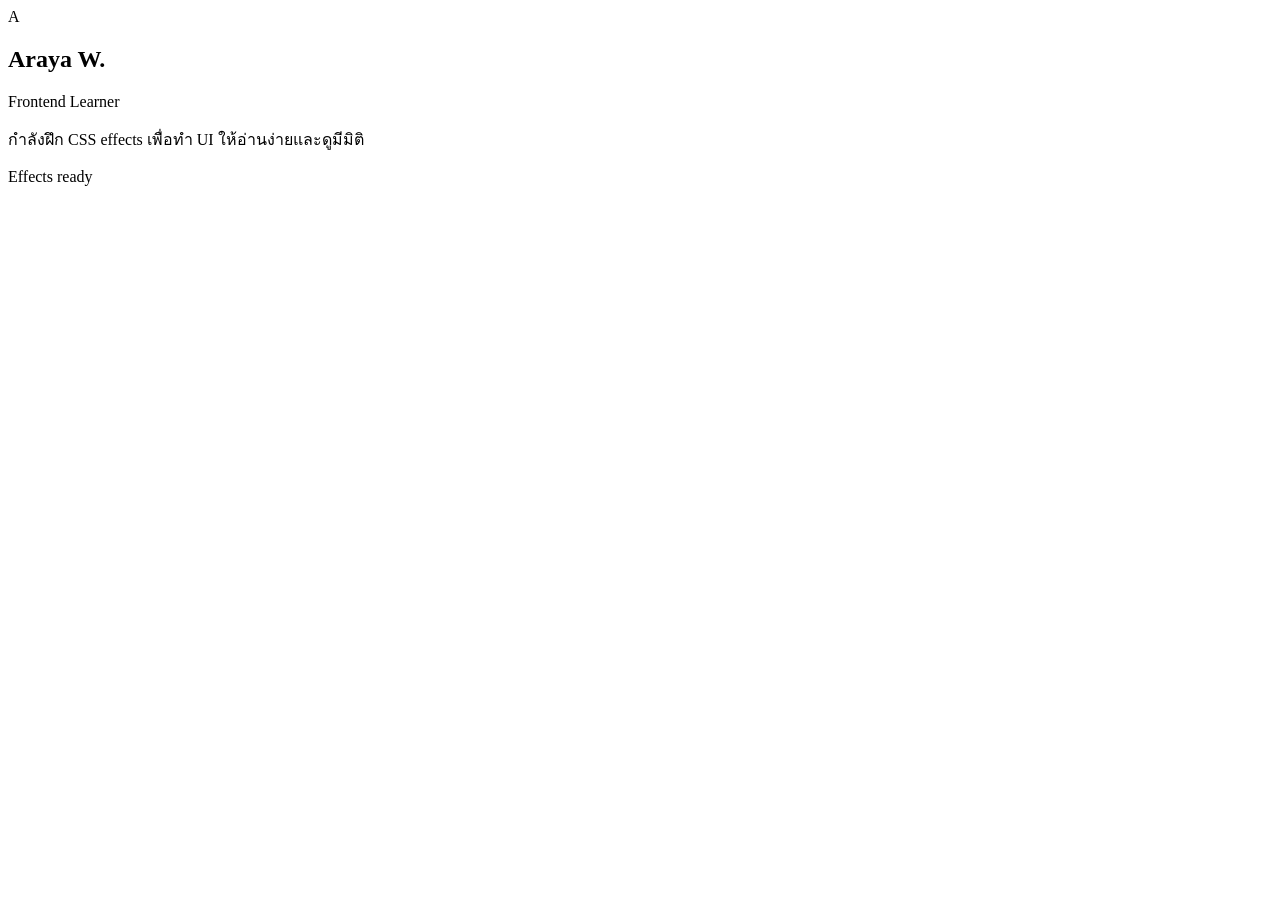
==== index.html @ 3c2f22d8 "chore:  initialize repository with base folders and files" ====
<!doctype html>
<html lang="en">
  <head>
    <meta charset="UTF-8" />
    <meta name="viewport" content="width=device-width, initial-scale=1.0" />
    <title>Effects & Visuals</title>
    <link rel="stylesheet" href="./workshop1.css" />
  </head>
  <body>
    <article class="profile-card">
      <div class="avatar">A</div>
      <h2 class="name">Araya W.</h2>
      <p class="role">Frontend Learner</p>
      <p class="bio">กำลังฝึก CSS effects เพื่อทำ UI ให้อ่านง่ายและดูมีมิติ</p>
      <span class="badge">Effects ready</span>
    </article>
  </body>
</html>
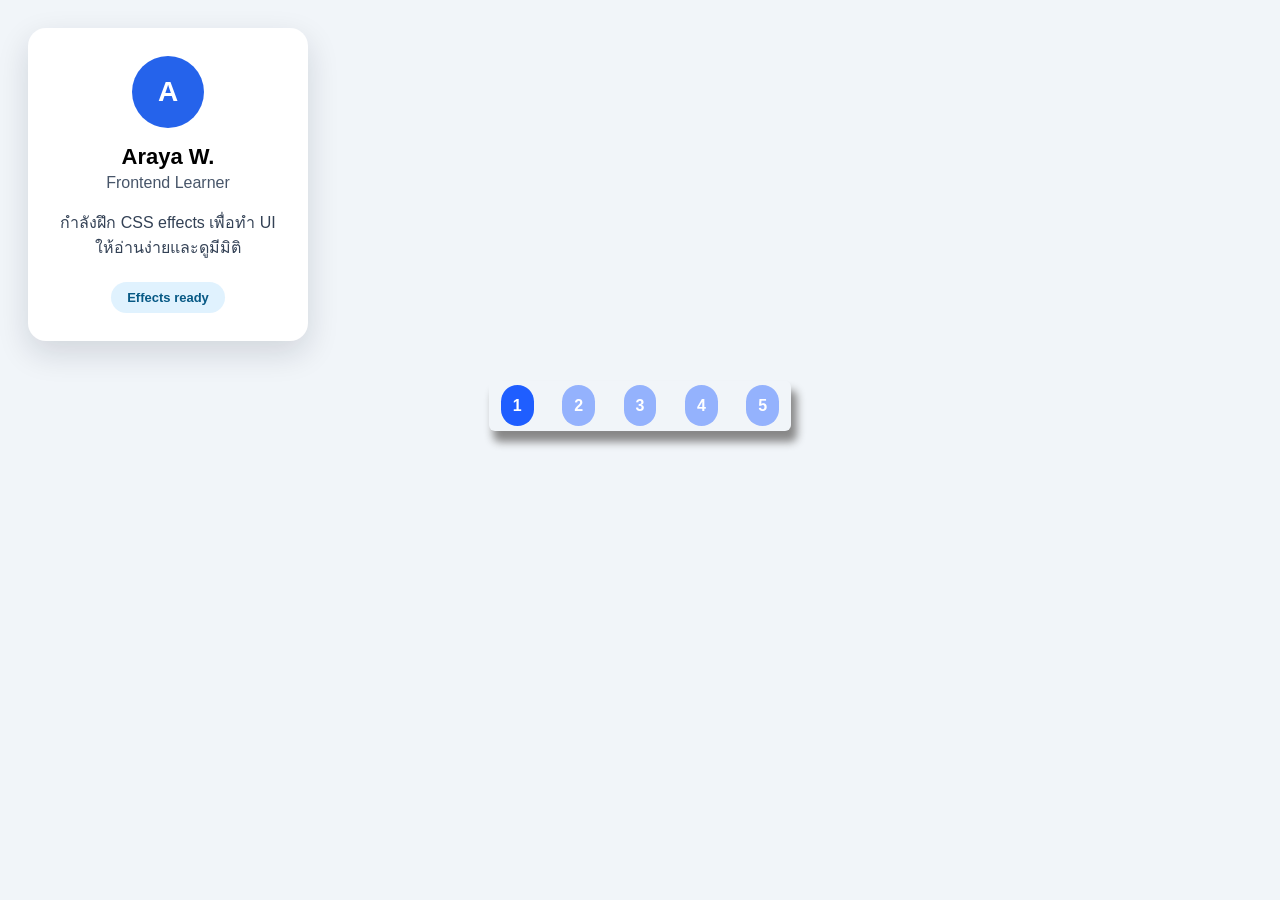
==== commit ee2f80e2: "feat(workshop1): implement workshop 1" ====
--- a/index.html
+++ b/index.html
@@ -14,5 +14,14 @@
       <p class="bio">กำลังฝึก CSS effects เพื่อทำ UI ให้อ่านง่ายและดูมีมิติ</p>
       <span class="badge">Effects ready</span>
     </article>
+    <div class="page-container">
+      <div class="pagination">
+        <a class="page active" href="./index.html">1</a>
+        <a class="page" href="./workshop2.html">2</a>
+        <a class="page" href="./workshop3.html">3</a>
+        <a class="page" href="./workshop4.html">4</a>
+        <a class="page" href="./workshop5.html">5</a>
+      </div>
+    </div>
   </body>
 </html>
--- a/workshop1.css
+++ b/workshop1.css
@@ -0,0 +1,89 @@
+* {
+  box-sizing: border-box;
+  margin: 0;
+  padding: 0;
+  font-family: Arial, Helvetica, sans-serif;
+}
+
+body {
+  background-color: #f1f5f9;
+  padding: 28px;
+}
+
+.profile-card {
+  text-align: center;
+  width: 280px;
+  box-shadow: 0 12px 32px rgba(15, 23, 42, 0.14);
+  background-color: white;
+  padding: 28px;
+  border-radius: 18px;
+}
+
+.avatar {
+  color: white;
+  font-size: 28px;
+  font-weight: 700;
+  width: 72px;
+  height: 72px;
+  background-color: #2563eb;
+  border-radius: 50%;
+  margin: 0 auto 16px;
+  line-height: 72px;
+}
+
+.name {
+  font-size: 22px;
+  margin-bottom: 4px;
+}
+
+.role {
+  color: #475569;
+  margin-bottom: 18px;
+}
+
+.bio {
+  margin-bottom: 22px;
+  color: #334155;
+}
+
+.badge {
+  display: inline-block;
+  background-color: #e0f2fe;
+  padding: 8px 16px;
+  color: #075985;
+  border-radius: 999px;
+  font-size: 13px;
+  font-weight: 700;
+}
+
+/* PAGINATION */
+.page-container {
+  display: flex;
+  justify-content: center;
+}
+
+.pagination {
+  display: inline-block;
+  margin-top: 40px;
+  padding: 16px 0;
+  border-radius: 6px;
+  height: 50px;
+  box-shadow: 5px 10px 8px 1px #888888;
+}
+
+.pagination .page {
+  text-decoration: none;
+  background-color: #94b2fd;
+  color: white;
+  padding: 12px;
+  border-radius: 50px;
+  margin: 12px;
+  font-weight: 700;
+}
+.pagination .active {
+  background-color: #1f5eff;
+}
+
+.pagination a:hover {
+  background-color: #1f5eff;
+}
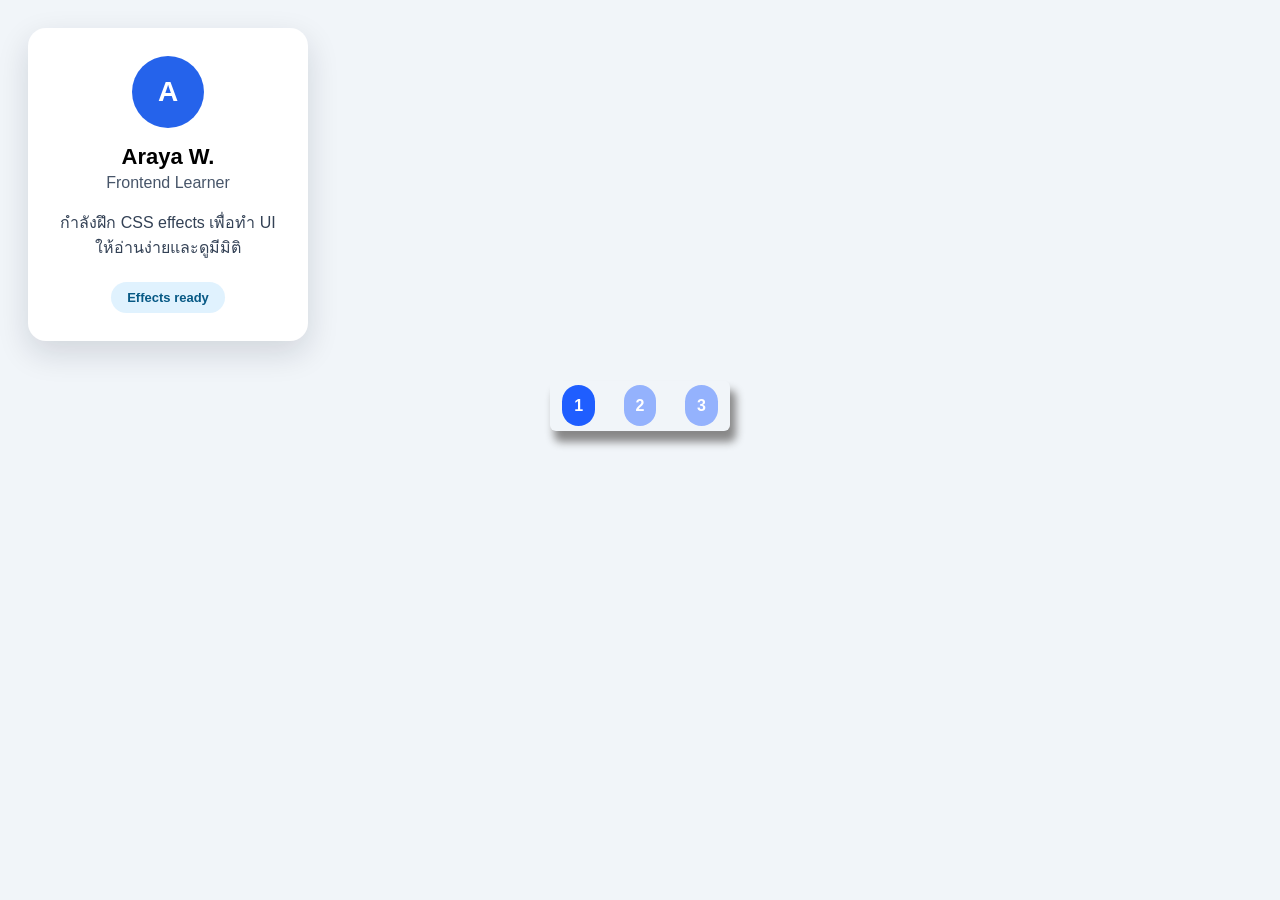
==== commit cb0ff635: "feat(pagination): correct pagination number" ====
--- a/index.html
+++ b/index.html
@@ -19,8 +19,6 @@
         <a class="page active" href="./index.html">1</a>
         <a class="page" href="./workshop2.html">2</a>
         <a class="page" href="./workshop3.html">3</a>
-        <a class="page" href="./workshop4.html">4</a>
-        <a class="page" href="./workshop5.html">5</a>
       </div>
     </div>
   </body>
